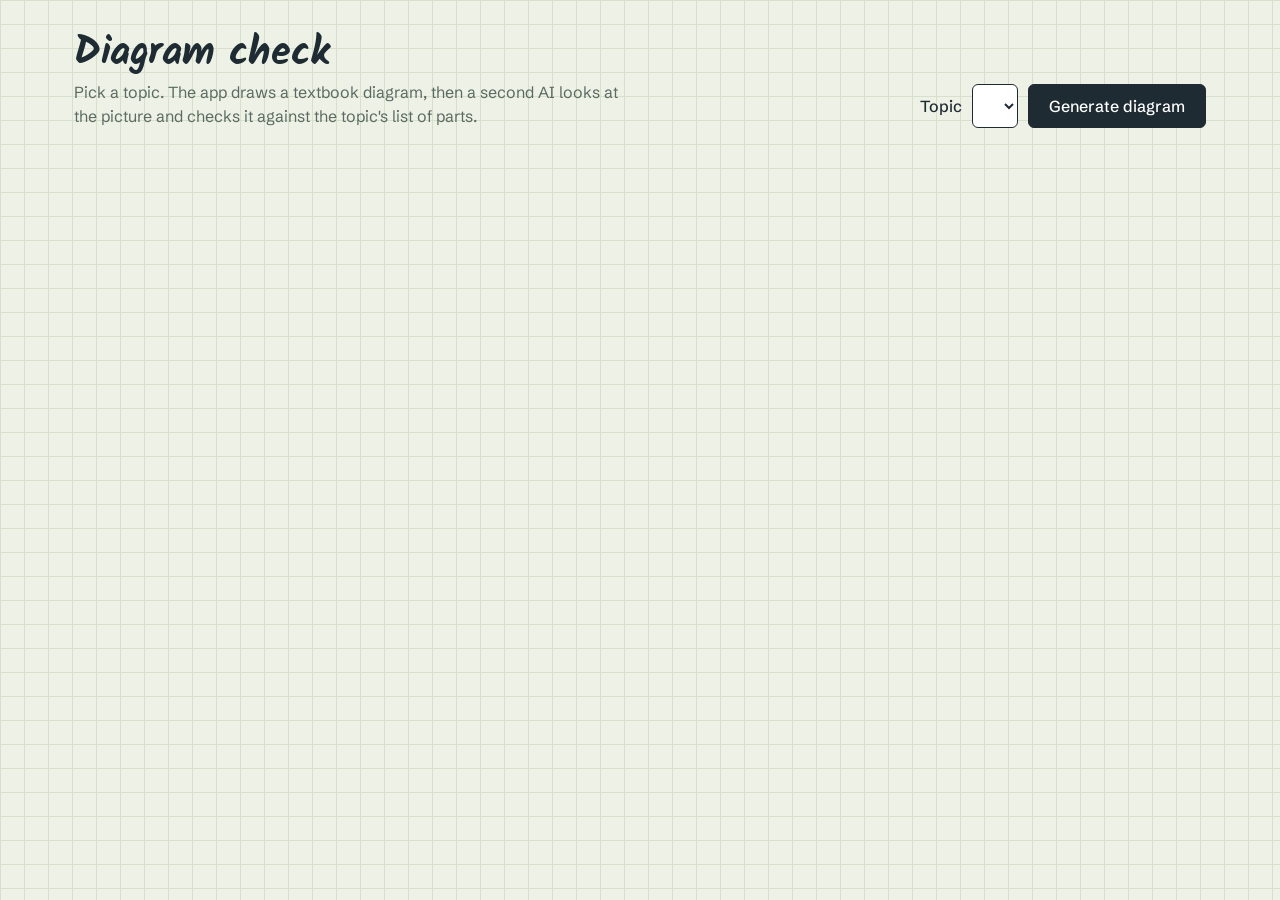
==== app/static/index.html @ 79562221 "Step 11: one-page frontend (green) pytest tests/test_browser.py -v: 4 passed in Chromium. Topic drop" ====
<!doctype html>
<html lang="en">
<head>
  <meta charset="utf-8">
  <meta name="viewport" content="width=device-width, initial-scale=1">
  <title>Diagram Check</title>
  <link rel="preconnect" href="https://fonts.googleapis.com">
  <link rel="preconnect" href="https://fonts.gstatic.com" crossorigin>
  <link href="https://fonts.googleapis.com/css2?family=Kalam:wght@400;700&family=Schibsted+Grotesk:wght@400;500;700&display=swap" rel="stylesheet">
  <link rel="stylesheet" href="style.css">
</head>
<body>
  <header class="bar">
    <div class="title">
      <h1>Diagram check</h1>
      <p>Pick a topic. The app draws a textbook diagram, then a second AI looks at the picture and checks it against the topic's list of parts.</p>
    </div>
    <form id="controls" class="controls">
      <label for="topic">Topic</label>
      <select id="topic" name="topic"></select>
      <button id="generate" type="submit">Generate diagram</button>
    </form>
  </header>

  <p id="status" class="status" role="status" hidden></p>
  <p id="error" class="error" role="alert" hidden></p>

  <main id="result" class="sheet" hidden>
    <section class="plate">
      <img id="diagram" alt="AI-generated diagram for the chosen topic">
      <p id="hidden-notice" class="hidden-notice" hidden></p>
      <p id="caption" class="caption">AI-generated diagram</p>
    </section>

    <section class="marks" aria-label="Critique">
      <p id="critique-error" class="critique-error" hidden></p>

      <div id="critique">
        <div class="verdict-row">
          <h2>Checklist</h2>
          <p id="verdict" class="verdict" hidden></p>
        </div>
        <table class="checklist">
          <thead><tr><th scope="col">Part</th><th scope="col">Mark</th><th scope="col">Note</th></tr></thead>
          <tbody id="checklist"></tbody>
        </table>

        <h3>Should not appear</h3>
        <ul id="forbidden" class="notes"></ul>

        <h3>Arrangement</h3>
        <ul id="arrangement" class="notes"></ul>

        <h3>Label text</h3>
        <ul id="text-issues" class="notes"></ul>

        <h3>What the checker says</h3>
        <p id="narrative" class="narrative"></p>
      </div>
    </section>
  </main>

  <script src="app.js"></script>
</body>
</html>
---- app/static/style.css ----
/* A lab worksheet: diagram mounted on graph paper, marked by hand in pencil. */
:root {
  --paper: #eef2e6;        /* engineering-pad green */
  --grid: #d6e0cc;
  --card: #ffffff;
  --ink: #1f2b33;          /* graphite */
  --muted: #5b6a62;
  --good: #2f7a4f;         /* green pencil */
  --bad: #b3263e;          /* red pencil */
  --unclear: #a86d12;
  --focus: #2a5bd7;
  --hand: "Kalam", "Comic Sans MS", cursive;
  --sans: "Schibsted Grotesk", system-ui, sans-serif;
}

* { box-sizing: border-box; }

body {
  margin: 0;
  min-height: 100vh;
  color: var(--ink);
  font: 16px/1.5 var(--sans);
  background-color: var(--paper);
  background-image:
    linear-gradient(var(--grid) 1px, transparent 1px),
    linear-gradient(90deg, var(--grid) 1px, transparent 1px);
  background-size: 24px 24px;
}

[hidden] { display: none !important; }

.bar {
  display: flex;
  flex-wrap: wrap;
  gap: 16px 32px;
  align-items: end;
  justify-content: space-between;
  max-width: 1180px;
  margin: 0 auto;
  padding: 32px 24px 20px;
}

h1 {
  margin: 0;
  font: 700 40px/1.05 var(--hand);
  letter-spacing: -0.01em;
}

.title p {
  max-width: 560px;
  margin: 6px 0 0;
  color: var(--muted);
}

.controls { display: flex; gap: 10px; align-items: center; }
.controls label { font-weight: 500; }

select, button {
  font: 500 16px var(--sans);
  height: 44px;
  border-radius: 6px;
  border: 1.5px solid var(--ink);
}

select { padding: 0 12px; background: var(--card); color: var(--ink); }

button {
  padding: 0 20px;
  background: var(--ink);
  color: var(--card);
  cursor: pointer;
}

button:disabled { opacity: 0.55; cursor: progress; }

select:focus-visible, button:focus-visible {
  outline: 3px solid var(--focus);
  outline-offset: 2px;
}

.status, .error {
  max-width: 1180px;
  margin: 0 auto 16px;
  padding: 0 24px;
}

.status { font: 400 20px var(--hand); color: var(--muted); }
.error { color: var(--bad); font-weight: 500; }

.sheet {
  display: grid;
  grid-template-columns: minmax(0, 1.1fr) minmax(0, 1fr);
  gap: 28px;
  max-width: 1180px;
  margin: 0 auto;
  padding: 0 24px 48px;
}

.plate, .marks {
  background: var(--card);
  border: 1px solid var(--grid);
  box-shadow: 0 1px 0 var(--grid), 0 10px 24px -18px rgba(31, 43, 51, 0.45);
}

.plate { padding: 18px; align-self: start; }
.plate img { display: block; width: 100%; height: auto; }

.caption {
  margin: 10px 0 0;
  font-size: 13px;
  letter-spacing: 0.06em;
  text-transform: uppercase;
  color: var(--muted);
}

.hidden-notice { margin: 0; padding: 48px 12px; text-align: center; color: var(--bad); font-weight: 500; }

.marks { padding: 22px 26px 26px; }

.verdict-row { display: flex; align-items: center; justify-content: space-between; gap: 12px; }

h2 { margin: 0; font-size: 22px; }
h3 { margin: 24px 0 6px; font-size: 14px; letter-spacing: 0.06em; text-transform: uppercase; color: var(--muted); }

/* The signature: the verdict circled by hand, like a teacher's mark at the top of a worksheet. */
.verdict {
  position: relative;
  margin: 0;
  padding: 6px 22px 8px;
  font: 700 28px/1 var(--hand);
  color: var(--bad);
  transform: rotate(-4deg);
}

.verdict::after {
  content: "";
  position: absolute;
  inset: -4px -6px;
  border: 2.5px solid currentColor;
  border-radius: 52% 46% 55% 44% / 58% 50% 52% 44%;
  transform: rotate(3deg);
  animation: circle-in 0.5s ease-out both;
}

.verdict[data-verdict="good"] { color: var(--good); }
.verdict[data-verdict="needs_work"] { color: var(--unclear); }

@keyframes circle-in {
  from { clip-path: inset(0 100% 0 0); }
  to { clip-path: inset(0 0 0 0); }
}

@media (prefers-reduced-motion: reduce) {
  .verdict::after { animation: none; }
}

.checklist { width: 100%; margin-top: 14px; border-collapse: collapse; }
.checklist th { text-align: left; font-size: 13px; color: var(--muted); font-weight: 500; padding: 0 8px 6px 0; }
.checklist td { padding: 7px 8px 7px 0; border-top: 1px solid var(--grid); vertical-align: top; }
.checklist td:first-child { font-weight: 500; white-space: nowrap; }
.checklist td:last-child { color: var(--muted); font-size: 15px; }

.mark { font: 700 22px/1 var(--hand); }
.status-word { font-size: 13px; color: var(--muted); }
.part-row.present .mark, .good .mark { color: var(--good); }
.part-row.missing .mark, .part-row.mislabeled .mark, .bad .mark { color: var(--bad); }
.part-row.unclear .mark { color: var(--unclear); }

.notes { list-style: none; margin: 0; padding: 0; }
.notes li { display: flex; gap: 10px; align-items: baseline; padding: 3px 0; }
.notes li.none { color: var(--muted); }

.narrative { margin: 0; font: 400 19px/1.45 var(--hand); }

.critique-error { margin: 0 0 12px; color: var(--bad); font-weight: 500; }

@media (max-width: 860px) {
  .sheet { grid-template-columns: 1fr; padding: 0 16px 32px; }
  .bar { padding: 24px 16px 16px; }
  .status, .error { padding: 0 16px; }
}
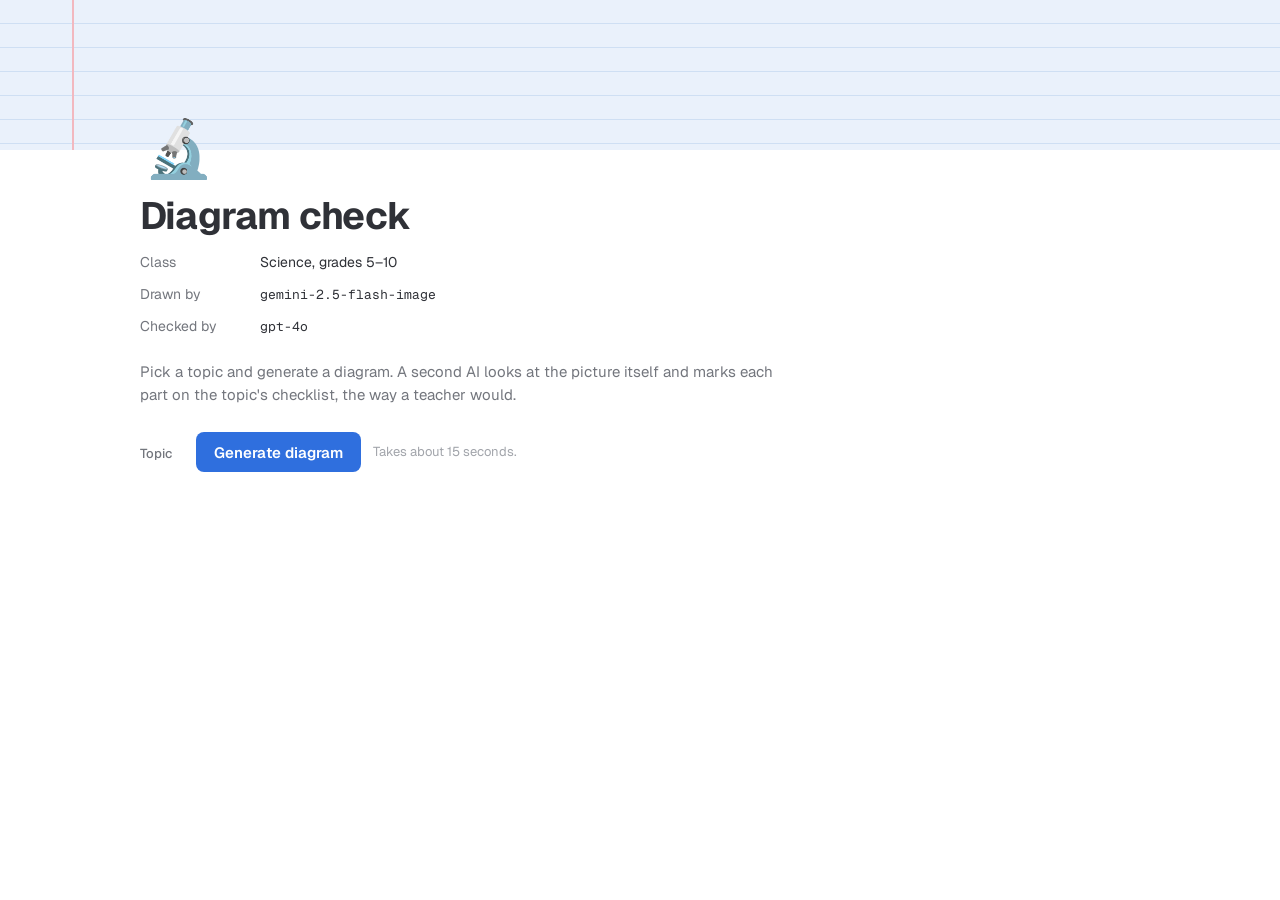
==== commit e982ceb1: "Page redesign: class-notes layout, topic cards, status pills, filters Notebook-paper cover and page " ====
--- a/app/static/index.html
+++ b/app/static/index.html
@@ -6,59 +6,105 @@
   <title>Diagram Check</title>
   <link rel="preconnect" href="https://fonts.googleapis.com">
   <link rel="preconnect" href="https://fonts.gstatic.com" crossorigin>
-  <link href="https://fonts.googleapis.com/css2?family=Kalam:wght@400;700&family=Schibsted+Grotesk:wght@400;500;700&display=swap" rel="stylesheet">
+  <link href="https://fonts.googleapis.com/css2?family=Geist:wght@400;500;600;700&family=Geist+Mono:wght@400;500&family=Kalam:wght@700&display=swap" rel="stylesheet">
   <link rel="stylesheet" href="style.css">
 </head>
 <body>
-  <header class="bar">
-    <div class="title">
-      <h1>Diagram check</h1>
-      <p>Pick a topic. The app draws a textbook diagram, then a second AI looks at the picture and checks it against the topic's list of parts.</p>
+  <!-- Icons, drawn once and reused with <use>. -->
+  <svg width="0" height="0" class="sprite" aria-hidden="true">
+    <symbol id="i-check" viewBox="0 0 20 20"><circle cx="10" cy="10" r="10" fill="currentColor"/><path d="M5.8 10.4l2.7 2.7 5.7-6" fill="none" stroke="#fff" stroke-width="2" stroke-linecap="round" stroke-linejoin="round"/></symbol>
+    <symbol id="i-x" viewBox="0 0 20 20"><circle cx="10" cy="10" r="10" fill="currentColor"/><path d="M6.8 6.8l6.4 6.4M13.2 6.8l-6.4 6.4" stroke="#fff" stroke-width="2" stroke-linecap="round"/></symbol>
+    <symbol id="i-question" viewBox="0 0 20 20"><circle cx="10" cy="10" r="10" fill="currentColor"/><path d="M7.6 7.7a2.5 2.5 0 1 1 3.4 2.3c-.6.3-1 .8-1 1.5v.3" fill="none" stroke="#fff" stroke-width="1.9" stroke-linecap="round"/><circle cx="10" cy="14.6" r="1.1" fill="#fff"/></symbol>
+    <symbol id="i-caret" viewBox="0 0 16 16"><path d="M6 4l4 4-4 4" fill="none" stroke="currentColor" stroke-width="1.8" stroke-linecap="round" stroke-linejoin="round"/></symbol>
+  </svg>
+
+  <div class="cover" aria-hidden="true"></div>
+
+  <div class="page">
+    <div class="page-icon" aria-hidden="true">🔬</div>
+    <h1>Diagram check</h1>
+
+    <dl class="props">
+      <div><dt>Class</dt><dd>Science, grades 5–10</dd></div>
+      <div><dt>Drawn by</dt><dd class="mono">gemini-2.5-flash-image</dd></div>
+      <div><dt>Checked by</dt><dd class="mono">gpt-4o</dd></div>
+    </dl>
+
+    <p class="lede">Pick a topic and generate a diagram. A second AI looks at the picture itself and marks each part on the topic's checklist, the way a teacher would.</p>
+
+    <form id="controls" class="controls">
+      <fieldset>
+        <legend>Topic</legend>
+        <div id="topics" class="topics"></div>
+      </fieldset>
+      <div class="go">
+        <button id="generate" type="submit">Generate diagram</button>
+        <p class="hint">Takes about 15 seconds.</p>
+      </div>
+    </form>
+
+    <p id="status" class="status" role="status" hidden></p>
+    <p id="error" class="callout callout-bad" role="alert" hidden></p>
+
+    <div id="loading" class="results skeleton" hidden aria-hidden="true">
+      <div class="block plate"><div class="shimmer square"></div></div>
+      <div class="block"><div class="shimmer line w60"></div><div class="shimmer line"></div><div class="shimmer line"></div><div class="shimmer line w80"></div><div class="shimmer line"></div></div>
     </div>
-    <form id="controls" class="controls">
-      <label for="topic">Topic</label>
-      <select id="topic" name="topic"></select>
-      <button id="generate" type="submit">Generate diagram</button>
-    </form>
-  </header>
 
-  <p id="status" class="status" role="status" hidden></p>
-  <p id="error" class="error" role="alert" hidden></p>
+    <main id="result" hidden>
+      <div id="summary" class="callout summary" hidden>
+        <p id="verdict" class="verdict" hidden></p>
+        <div>
+          <p id="score" class="score"></p>
+          <p class="score-sub">Verdict computed from the marks below, not by the AI.</p>
+        </div>
+      </div>
+      <p id="critique-error" class="callout callout-bad" hidden></p>
 
-  <main id="result" class="sheet" hidden>
-    <section class="plate">
-      <img id="diagram" alt="AI-generated diagram for the chosen topic">
-      <p id="hidden-notice" class="hidden-notice" hidden></p>
-      <p id="caption" class="caption">AI-generated diagram</p>
-    </section>
+      <div class="results">
+        <figure class="block plate">
+          <img id="diagram" alt="AI-generated diagram for the chosen topic">
+          <p id="hidden-notice" class="hidden-notice" hidden></p>
+          <figcaption id="caption" class="caption">AI-generated diagram</figcaption>
+        </figure>
 
-    <section class="marks" aria-label="Critique">
-      <p id="critique-error" class="critique-error" hidden></p>
+        <section id="critique" class="block" aria-label="Checklist">
+          <div class="table-head">
+            <h2>Checklist</h2>
+            <div class="chips" role="group" aria-label="Show">
+              <button type="button" class="chip" data-filter="all" aria-pressed="true">All parts</button>
+              <button type="button" class="chip" data-filter="problems" aria-pressed="false">Needs attention <span id="problem-count" class="count"></span></button>
+            </div>
+          </div>
+          <table class="checklist">
+            <thead><tr><th scope="col">Part</th><th scope="col">Mark</th><th scope="col">Note</th></tr></thead>
+            <tbody id="checklist"></tbody>
+          </table>
+          <p id="no-problems" class="empty" hidden>Every part is drawn and labeled correctly.</p>
 
-      <div id="critique">
-        <div class="verdict-row">
-          <h2>Checklist</h2>
-          <p id="verdict" class="verdict" hidden></p>
-        </div>
-        <table class="checklist">
-          <thead><tr><th scope="col">Part</th><th scope="col">Mark</th><th scope="col">Note</th></tr></thead>
-          <tbody id="checklist"></tbody>
-        </table>
+          <details class="toggle" open>
+            <summary><svg class="caret"><use href="#i-caret"/></svg>Arrangement <span id="arrangement-count" class="count"></span></summary>
+            <ul id="arrangement" class="notes"></ul>
+          </details>
+          <details class="toggle" open>
+            <summary><svg class="caret"><use href="#i-caret"/></svg>Label text <span id="text-count" class="count"></span></summary>
+            <ul id="text-issues" class="notes"></ul>
+          </details>
+          <details class="toggle">
+            <summary><svg class="caret"><use href="#i-caret"/></svg>Should not appear <span id="forbidden-count" class="count"></span></summary>
+            <ul id="forbidden" class="notes"></ul>
+          </details>
 
-        <h3>Should not appear</h3>
-        <ul id="forbidden" class="notes"></ul>
+          <blockquote class="quote">
+            <p class="quote-label">What the checker says</p>
+            <p id="narrative"></p>
+          </blockquote>
+        </section>
+      </div>
 
-        <h3>Arrangement</h3>
-        <ul id="arrangement" class="notes"></ul>
-
-        <h3>Label text</h3>
-        <ul id="text-issues" class="notes"></ul>
-
-        <h3>What the checker says</h3>
-        <p id="narrative" class="narrative"></p>
-      </div>
-    </section>
-  </main>
+      <p id="run-meta" class="run-meta"></p>
+    </main>
+  </div>
 
   <script src="app.js"></script>
 </body>
--- a/app/static/style.css
+++ b/app/static/style.css
@@ -1,181 +1,226 @@
-/* A lab worksheet: diagram mounted on graph paper, marked by hand in pencil. */
+/* A class page in a notes app: a notebook cover, quiet blocks, and one teacher's mark. */
 :root {
-  --paper: #eef2e6;        /* engineering-pad green */
-  --grid: #d6e0cc;
-  --card: #ffffff;
-  --ink: #1f2b33;          /* graphite */
-  --muted: #5b6a62;
-  --good: #2f7a4f;         /* green pencil */
-  --bad: #b3263e;          /* red pencil */
-  --unclear: #a86d12;
-  --focus: #2a5bd7;
+  --page: #ffffff;
+  --ink: #2f3137;
+  --muted: #73767d;
+  --faint: #a2a5ab;
+  --line: #ebebea;
+  --hover: #f5f5f3;
+  --cover: #eaf1fb;          /* notebook paper */
+  --cover-rule: #cfdff3;
+  --cover-margin: #f2b8bf;   /* the red margin line */
+  --good: #2e8b57;
+  --good-bg: #e9f5ee;
+  --bad: #d0384e;
+  --bad-bg: #fcedef;
+  --warn: #b07a12;
+  --warn-bg: #fbf3dc;
+  --accent: #2f6fde;
+  --sans: "Geist", system-ui, -apple-system, "Segoe UI", sans-serif;
+  --mono: "Geist Mono", ui-monospace, "SF Mono", monospace;
   --hand: "Kalam", "Comic Sans MS", cursive;
-  --sans: "Schibsted Grotesk", system-ui, sans-serif;
+  --radius: 8px;
 }
 
 * { box-sizing: border-box; }
+[hidden] { display: none !important; }
 
 body {
   margin: 0;
-  min-height: 100vh;
+  background: var(--page);
   color: var(--ink);
-  font: 16px/1.5 var(--sans);
-  background-color: var(--paper);
-  background-image:
-    linear-gradient(var(--grid) 1px, transparent 1px),
-    linear-gradient(90deg, var(--grid) 1px, transparent 1px);
-  background-size: 24px 24px;
-}
-
-[hidden] { display: none !important; }
-
-.bar {
-  display: flex;
-  flex-wrap: wrap;
-  gap: 16px 32px;
-  align-items: end;
-  justify-content: space-between;
-  max-width: 1180px;
-  margin: 0 auto;
-  padding: 32px 24px 20px;
-}
-
-h1 {
-  margin: 0;
-  font: 700 40px/1.05 var(--hand);
-  letter-spacing: -0.01em;
-}
-
-.title p {
-  max-width: 560px;
-  margin: 6px 0 0;
-  color: var(--muted);
-}
-
-.controls { display: flex; gap: 10px; align-items: center; }
-.controls label { font-weight: 500; }
-
-select, button {
-  font: 500 16px var(--sans);
-  height: 44px;
+  font: 15px/1.55 var(--sans);
+  -webkit-font-smoothing: antialiased;
+}
+
+.sprite { position: absolute; }
+
+/* Cover: ruled notebook paper with a margin line. */
+.cover {
+  height: 150px;
+  background:
+    linear-gradient(90deg, transparent 72px, var(--cover-margin) 72px, var(--cover-margin) 74px, transparent 74px),
+    repeating-linear-gradient(180deg, var(--cover) 0 23px, var(--cover-rule) 23px 24px);
+}
+
+.page { max-width: 1080px; margin: 0 auto; padding: 0 40px 64px; }
+
+.page-icon {
+  width: 78px; height: 78px; margin-top: -40px;
+  display: grid; place-items: center;
+  font-size: 56px; line-height: 1;
+}
+
+h1 { margin: 6px 0 10px; font-size: 38px; font-weight: 700; letter-spacing: -0.02em; line-height: 1.15; }
+h2 { margin: 0; font-size: 17px; font-weight: 600; }
+
+.props { display: grid; gap: 2px; margin: 0 0 18px; }
+.props div { display: grid; grid-template-columns: 120px 1fr; align-items: center; min-height: 30px; }
+.props dt { color: var(--muted); font-size: 14px; }
+.props dd { margin: 0; font-size: 14px; }
+.mono { font-family: var(--mono); font-size: 13px !important; }
+
+.lede { max-width: 640px; margin: 0 0 26px; color: var(--muted); }
+
+/* Topic picker: one card per topic, a radio underneath for keyboard and forms. */
+.controls { display: flex; flex-wrap: wrap; align-items: end; gap: 18px 24px; margin-bottom: 22px; }
+fieldset { border: 0; margin: 0; padding: 0; min-width: 0; }
+legend { padding: 0; margin-bottom: 8px; font-size: 13px; font-weight: 500; color: var(--muted); }
+.topics { display: flex; flex-wrap: wrap; gap: 8px; }
+
+.topic-card {
+  position: relative;
+  display: flex; align-items: center; gap: 8px;
+  height: 40px; padding: 0 14px 0 10px;
+  border: 1px solid var(--line); border-radius: var(--radius);
+  background: var(--page);
+  cursor: pointer; user-select: none;
+  transition: background 0.12s, border-color 0.12s, box-shadow 0.12s;
+}
+.topic-card:hover { background: var(--hover); }
+.topic-card input { position: absolute; opacity: 0; pointer-events: none; }
+.topic-card:has(input:checked) { border-color: var(--accent); box-shadow: 0 0 0 1px var(--accent); background: #f4f8ff; }
+.topic-card:has(input:focus-visible) { outline: 2px solid var(--accent); outline-offset: 2px; }
+.topic-icon { font-size: 18px; line-height: 1; }
+.topic-name { font-weight: 500; }
+
+.go { display: flex; align-items: center; gap: 12px; }
+.hint { margin: 0; font-size: 13px; color: var(--faint); }
+
+#generate {
+  height: 40px; padding: 0 18px;
+  border: 0; border-radius: var(--radius);
+  background: var(--accent); color: #fff;
+  font: 600 15px var(--sans); cursor: pointer;
+  transition: filter 0.12s;
+}
+#generate:hover { filter: brightness(1.08); }
+#generate:disabled { opacity: 0.55; cursor: progress; filter: none; }
+button:focus-visible { outline: 2px solid var(--accent); outline-offset: 2px; }
+
+.status { margin: 0 0 14px; color: var(--muted); font-size: 14px; }
+.status::before {
+  content: ""; display: inline-block; width: 12px; height: 12px; margin-right: 8px; vertical-align: -1px;
+  border: 2px solid var(--line); border-top-color: var(--accent); border-radius: 50%;
+  animation: spin 0.8s linear infinite;
+}
+@keyframes spin { to { transform: rotate(360deg); } }
+
+/* Callouts, as in a notes app. */
+.callout { display: flex; align-items: center; gap: 16px; margin: 0 0 18px; padding: 14px 18px; border-radius: var(--radius); background: var(--hover); }
+.callout-bad { background: var(--bad-bg); color: var(--bad); font-weight: 500; }
+.summary[data-verdict="good"] { background: var(--good-bg); }
+.summary[data-verdict="needs_work"] { background: var(--warn-bg); }
+.summary[data-verdict="poor"] { background: var(--bad-bg); }
+.score { margin: 0; font-size: 17px; font-weight: 600; }
+.score-sub { margin: 0; font-size: 13px; color: var(--muted); }
+
+/* The one hand-drawn element: the verdict circled like a teacher's grade. */
+.verdict {
+  position: relative; margin: 0 8px 0 4px; padding: 4px 18px 6px;
+  font: 700 26px/1 var(--hand); color: var(--bad);
+  transform: rotate(-4deg); white-space: nowrap;
+}
+.verdict::after {
+  content: ""; position: absolute; inset: -3px -5px;
+  border: 2.5px solid currentColor; border-radius: 52% 46% 55% 44% / 58% 50% 52% 44%;
+  transform: rotate(3deg);
+  animation: circle-in 0.55s ease-out both;
+}
+.verdict[data-verdict="good"] { color: var(--good); }
+.verdict[data-verdict="needs_work"] { color: var(--warn); }
+@keyframes circle-in { from { clip-path: inset(0 100% 0 0); } to { clip-path: inset(0); } }
+
+.results { display: grid; grid-template-columns: minmax(0, 1fr) minmax(0, 1.05fr); gap: 20px; align-items: start; }
+.block { border: 1px solid var(--line); border-radius: var(--radius); padding: 18px 20px; background: var(--page); }
+
+.plate { margin: 0; padding: 12px; }
+.plate img { display: block; width: 100%; height: auto; border-radius: 4px; }
+.caption { margin: 10px 4px 2px; font-size: 12px; color: var(--muted); }
+.caption::before { content: "✦ "; color: var(--faint); }
+.hidden-notice { margin: 0; padding: 60px 16px; text-align: center; color: var(--bad); font-weight: 500; }
+
+.table-head { display: flex; flex-wrap: wrap; align-items: center; justify-content: space-between; gap: 10px; margin-bottom: 8px; }
+.chips { display: flex; gap: 6px; }
+.chip {
+  height: 28px; padding: 0 10px; border: 1px solid var(--line); border-radius: 999px;
+  background: var(--page); color: var(--muted); font: 500 13px var(--sans); cursor: pointer;
+}
+.chip:hover { background: var(--hover); }
+.chip[aria-pressed="true"] { background: var(--ink); border-color: var(--ink); color: #fff; }
+.chip .count { margin-left: 2px; }
+
+/* Checklist as a database table: fixed columns so every pill lines up. */
+.checklist { width: 100%; border-collapse: collapse; table-layout: fixed; }
+.checklist col, .checklist th:nth-child(1) { width: 38%; }
+.checklist th:nth-child(2) { width: 128px; }
+.checklist th {
+  text-align: left; padding: 6px 8px; font-size: 12px; font-weight: 500; color: var(--muted);
+  border-bottom: 1px solid var(--line);
+}
+.checklist td { padding: 8px; border-bottom: 1px solid var(--line); vertical-align: middle; }
+.part-row:hover td { background: var(--hover); }
+.part-name { font-weight: 500; }
+.part-note { color: var(--muted); font-size: 13.5px; }
+.empty { margin: 10px 8px; color: var(--muted); font-size: 14px; }
+
+.icon { width: 16px; height: 16px; flex: none; }
+.pill {
+  display: inline-flex; align-items: center; gap: 6px;
+  height: 24px; padding: 0 9px 0 5px; border-radius: 999px;
+  font-size: 12.5px; font-weight: 500; white-space: nowrap;
+}
+.pill.good { background: var(--good-bg); color: var(--good); }
+.pill.bad { background: var(--bad-bg); color: var(--bad); }
+.pill.warn { background: var(--warn-bg); color: var(--warn); }
+
+/* Toggles, as in a notes app. */
+.toggle { margin-top: 14px; }
+.toggle summary {
+  display: flex; align-items: center; gap: 6px; padding: 4px 6px; margin: 0 -6px;
+  border-radius: 6px; font-weight: 600; cursor: pointer; list-style: none;
+}
+.toggle summary::-webkit-details-marker { display: none; }
+.toggle summary:hover { background: var(--hover); }
+.caret { width: 14px; height: 14px; color: var(--muted); transition: transform 0.15s; }
+.toggle[open] .caret { transform: rotate(90deg); }
+.count { font-size: 12px; font-weight: 500; color: var(--muted); }
+.count.bad { color: var(--bad); }
+.count.good { color: var(--good); }
+
+.notes { list-style: none; margin: 4px 0 0; padding: 0 0 0 20px; }
+.notes li { display: flex; align-items: flex-start; gap: 10px; padding: 4px 0; font-size: 14px; }
+.notes .mark { display: flex; padding-top: 2px; }
+.notes .mark.good { color: var(--good); }
+.notes .mark.bad { color: var(--bad); }
+.notes li.quiet { color: var(--muted); }
+
+.quote { margin: 18px 0 0; padding: 2px 0 2px 14px; border-left: 3px solid var(--ink); }
+.quote-label { margin: 0 0 2px; font-size: 12px; font-weight: 500; color: var(--muted); }
+#narrative { margin: 0; font-size: 15px; }
+
+.run-meta { margin: 14px 2px 0; font-size: 12.5px; color: var(--faint); font-family: var(--mono); }
+
+/* Loading skeleton in the same two-column shape as the result. */
+.skeleton .block { min-height: 320px; }
+.shimmer {
   border-radius: 6px;
-  border: 1.5px solid var(--ink);
-}
-
-select { padding: 0 12px; background: var(--card); color: var(--ink); }
-
-button {
-  padding: 0 20px;
-  background: var(--ink);
-  color: var(--card);
-  cursor: pointer;
-}
-
-button:disabled { opacity: 0.55; cursor: progress; }
-
-select:focus-visible, button:focus-visible {
-  outline: 3px solid var(--focus);
-  outline-offset: 2px;
-}
-
-.status, .error {
-  max-width: 1180px;
-  margin: 0 auto 16px;
-  padding: 0 24px;
-}
-
-.status { font: 400 20px var(--hand); color: var(--muted); }
-.error { color: var(--bad); font-weight: 500; }
-
-.sheet {
-  display: grid;
-  grid-template-columns: minmax(0, 1.1fr) minmax(0, 1fr);
-  gap: 28px;
-  max-width: 1180px;
-  margin: 0 auto;
-  padding: 0 24px 48px;
-}
-
-.plate, .marks {
-  background: var(--card);
-  border: 1px solid var(--grid);
-  box-shadow: 0 1px 0 var(--grid), 0 10px 24px -18px rgba(31, 43, 51, 0.45);
-}
-
-.plate { padding: 18px; align-self: start; }
-.plate img { display: block; width: 100%; height: auto; }
-
-.caption {
-  margin: 10px 0 0;
-  font-size: 13px;
-  letter-spacing: 0.06em;
-  text-transform: uppercase;
-  color: var(--muted);
-}
-
-.hidden-notice { margin: 0; padding: 48px 12px; text-align: center; color: var(--bad); font-weight: 500; }
-
-.marks { padding: 22px 26px 26px; }
-
-.verdict-row { display: flex; align-items: center; justify-content: space-between; gap: 12px; }
-
-h2 { margin: 0; font-size: 22px; }
-h3 { margin: 24px 0 6px; font-size: 14px; letter-spacing: 0.06em; text-transform: uppercase; color: var(--muted); }
-
-/* The signature: the verdict circled by hand, like a teacher's mark at the top of a worksheet. */
-.verdict {
-  position: relative;
-  margin: 0;
-  padding: 6px 22px 8px;
-  font: 700 28px/1 var(--hand);
-  color: var(--bad);
-  transform: rotate(-4deg);
-}
-
-.verdict::after {
-  content: "";
-  position: absolute;
-  inset: -4px -6px;
-  border: 2.5px solid currentColor;
-  border-radius: 52% 46% 55% 44% / 58% 50% 52% 44%;
-  transform: rotate(3deg);
-  animation: circle-in 0.5s ease-out both;
-}
-
-.verdict[data-verdict="good"] { color: var(--good); }
-.verdict[data-verdict="needs_work"] { color: var(--unclear); }
-
-@keyframes circle-in {
-  from { clip-path: inset(0 100% 0 0); }
-  to { clip-path: inset(0 0 0 0); }
-}
+  background: linear-gradient(90deg, var(--hover) 0%, #ececea 50%, var(--hover) 100%);
+  background-size: 200% 100%;
+  animation: shimmer 1.4s ease-in-out infinite;
+}
+.shimmer.square { aspect-ratio: 1; }
+.shimmer.line { height: 14px; margin: 12px 0; }
+.shimmer.w60 { width: 60%; height: 18px; }
+.shimmer.w80 { width: 80%; }
+@keyframes shimmer { from { background-position: 100% 0; } to { background-position: -100% 0; } }
 
 @media (prefers-reduced-motion: reduce) {
-  .verdict::after { animation: none; }
-}
-
-.checklist { width: 100%; margin-top: 14px; border-collapse: collapse; }
-.checklist th { text-align: left; font-size: 13px; color: var(--muted); font-weight: 500; padding: 0 8px 6px 0; }
-.checklist td { padding: 7px 8px 7px 0; border-top: 1px solid var(--grid); vertical-align: top; }
-.checklist td:first-child { font-weight: 500; white-space: nowrap; }
-.checklist td:last-child { color: var(--muted); font-size: 15px; }
-
-.mark { font: 700 22px/1 var(--hand); }
-.status-word { font-size: 13px; color: var(--muted); }
-.part-row.present .mark, .good .mark { color: var(--good); }
-.part-row.missing .mark, .part-row.mislabeled .mark, .bad .mark { color: var(--bad); }
-.part-row.unclear .mark { color: var(--unclear); }
-
-.notes { list-style: none; margin: 0; padding: 0; }
-.notes li { display: flex; gap: 10px; align-items: baseline; padding: 3px 0; }
-.notes li.none { color: var(--muted); }
-
-.narrative { margin: 0; font: 400 19px/1.45 var(--hand); }
-
-.critique-error { margin: 0 0 12px; color: var(--bad); font-weight: 500; }
+  .verdict::after, .shimmer, .status::before { animation: none; }
+}
 
 @media (max-width: 860px) {
-  .sheet { grid-template-columns: 1fr; padding: 0 16px 32px; }
-  .bar { padding: 24px 16px 16px; }
-  .status, .error { padding: 0 16px; }
-}
+  .page { padding: 0 16px 40px; }
+  .results { grid-template-columns: 1fr; }
+  .props div { grid-template-columns: 100px 1fr; }
+}
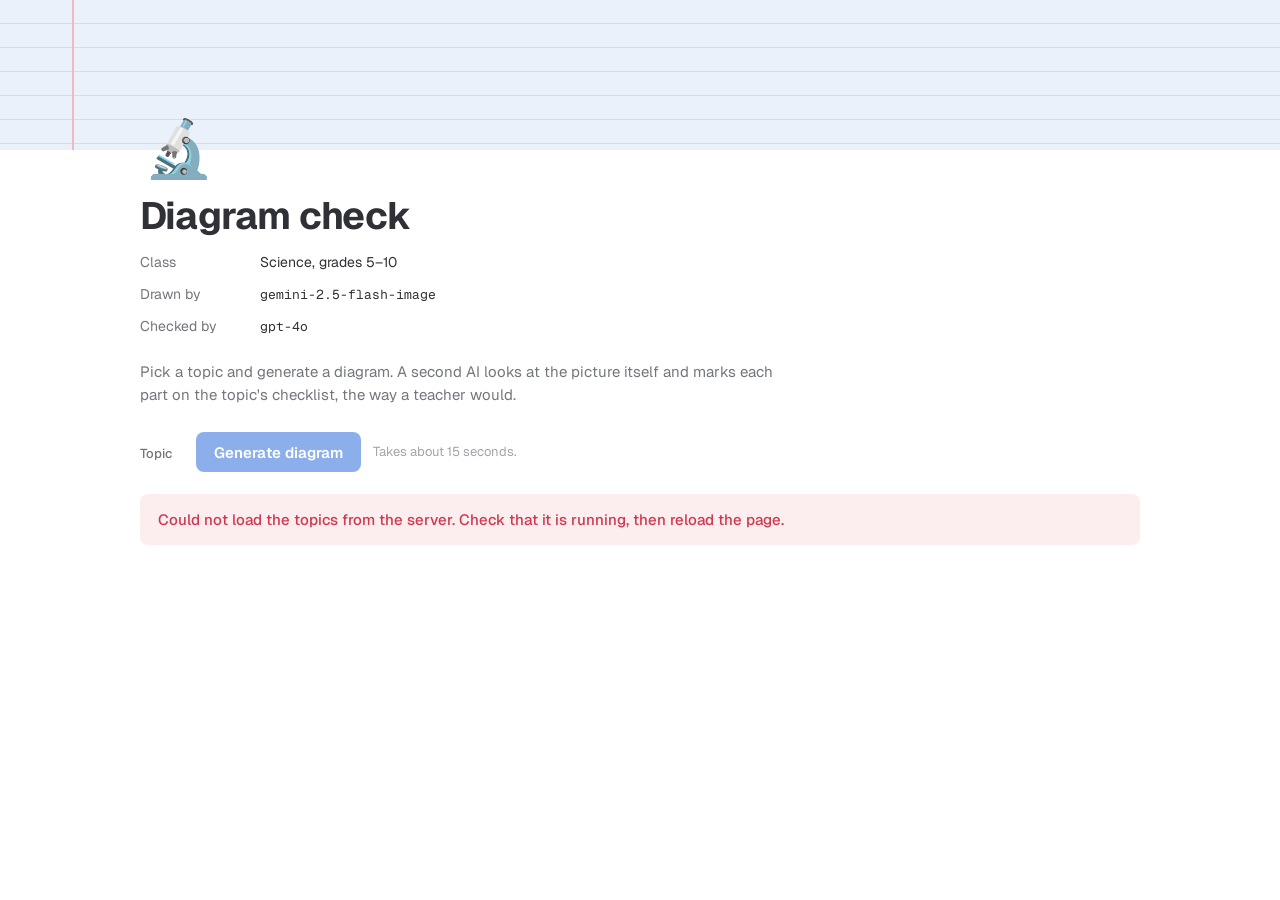
==== commit 8ac54b75: "Review on #4/#5 (green): no-topic message, topics load error, clearer empty filter, cached style blo" ====
--- a/app/static/index.html
+++ b/app/static/index.html
@@ -80,7 +80,7 @@
             <thead><tr><th scope="col">Part</th><th scope="col">Mark</th><th scope="col">Note</th></tr></thead>
             <tbody id="checklist"></tbody>
           </table>
-          <p id="no-problems" class="empty" hidden>Every part is drawn and labeled correctly.</p>
+          <p id="no-problems" class="empty" hidden>No parts need attention: every part is present.</p>
 
           <details class="toggle" open>
             <summary><svg class="caret"><use href="#i-caret"/></svg>Arrangement <span id="arrangement-count" class="count"></span></summary>
--- a/app/static/style.css
+++ b/app/static/style.css
@@ -134,7 +134,7 @@
 .results { display: grid; grid-template-columns: minmax(0, 1fr) minmax(0, 1.05fr); gap: 20px; align-items: start; }
 .block { border: 1px solid var(--line); border-radius: var(--radius); padding: 18px 20px; background: var(--page); }
 
-.plate { margin: 0; padding: 12px; }
+.plate { margin: 0; padding: 12px; position: sticky; top: 16px; }  /* stays in view beside a long checklist */
 .plate img { display: block; width: 100%; height: auto; border-radius: 4px; }
 .caption { margin: 10px 4px 2px; font-size: 12px; color: var(--muted); }
 .caption::before { content: "✦ "; color: var(--faint); }
@@ -152,7 +152,7 @@
 
 /* Checklist as a database table: fixed columns so every pill lines up. */
 .checklist { width: 100%; border-collapse: collapse; table-layout: fixed; }
-.checklist col, .checklist th:nth-child(1) { width: 38%; }
+.checklist th:nth-child(1) { width: 30%; }
 .checklist th:nth-child(2) { width: 128px; }
 .checklist th {
   text-align: left; padding: 6px 8px; font-size: 12px; font-weight: 500; color: var(--muted);
@@ -222,5 +222,6 @@
 @media (max-width: 860px) {
   .page { padding: 0 16px 40px; }
   .results { grid-template-columns: 1fr; }
+  .plate { position: static; }
   .props div { grid-template-columns: 100px 1fr; }
 }
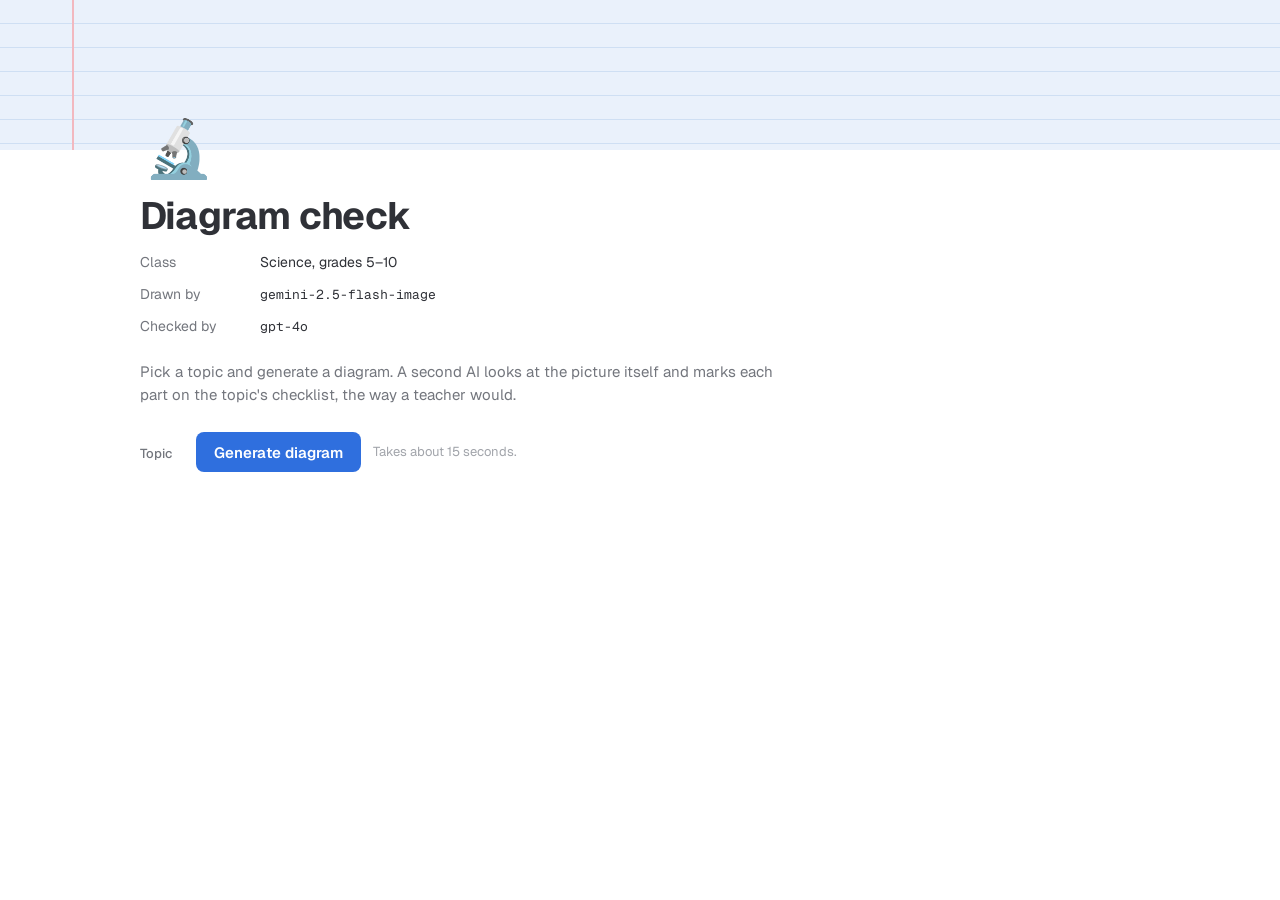
==== commit 34d7374b: "Merge pull request #6 from javieromolopez/build/api-and-page-10-11 Land steps 7-11 on main (#3 and #" ====
--- a/app/static/index.html
+++ b/app/static/index.html
@@ -80,7 +80,7 @@
             <thead><tr><th scope="col">Part</th><th scope="col">Mark</th><th scope="col">Note</th></tr></thead>
             <tbody id="checklist"></tbody>
           </table>
-          <p id="no-problems" class="empty" hidden>No parts need attention: every part is present.</p>
+          <p id="no-problems" class="empty" hidden>Every part is drawn and labeled correctly.</p>
 
           <details class="toggle" open>
             <summary><svg class="caret"><use href="#i-caret"/></svg>Arrangement <span id="arrangement-count" class="count"></span></summary>
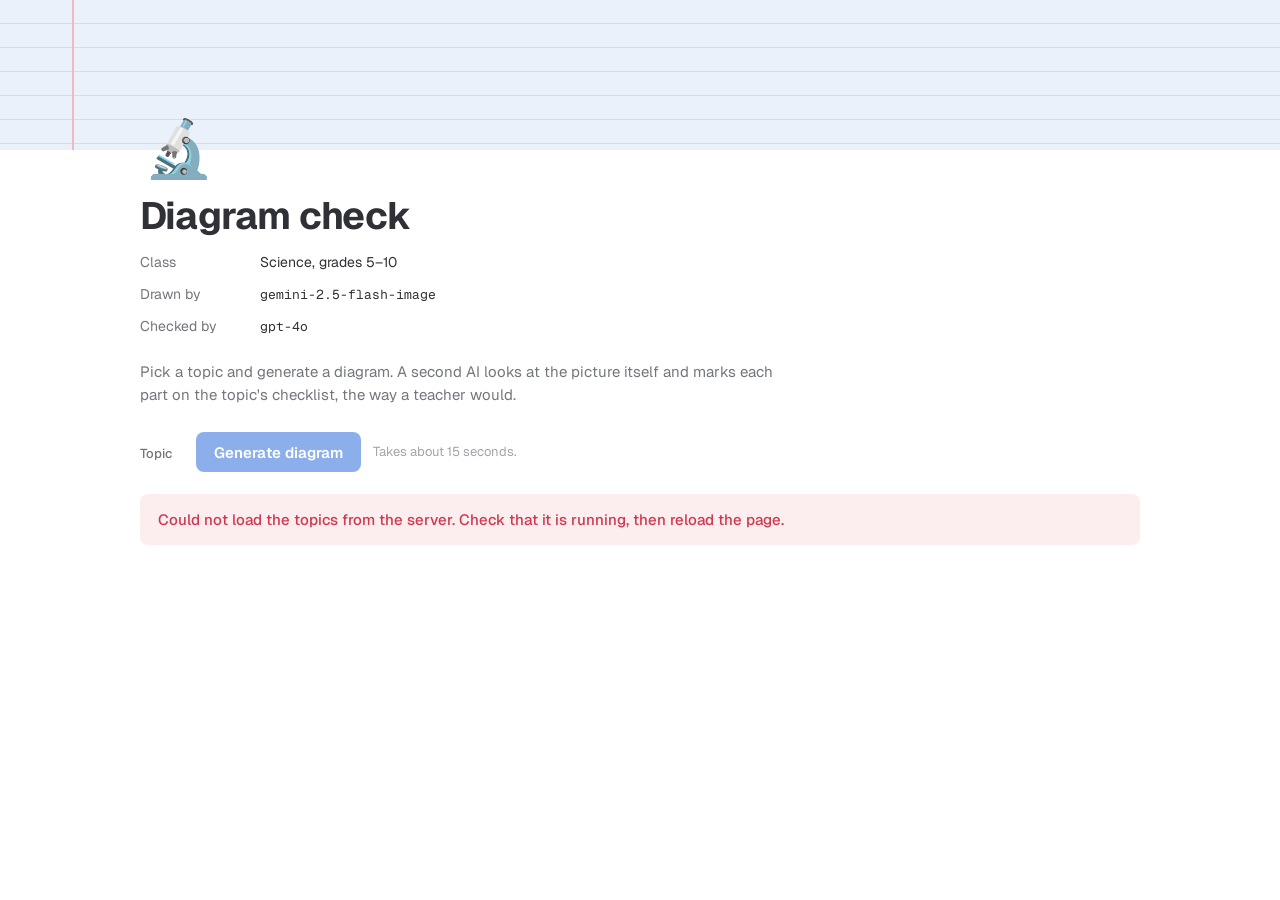
==== commit e9829638: "Merge pull request #7 from javieromolopez/polish/ui-and-cleanup Land the second-review fixes on main" ====
--- a/app/static/index.html
+++ b/app/static/index.html
@@ -80,7 +80,7 @@
             <thead><tr><th scope="col">Part</th><th scope="col">Mark</th><th scope="col">Note</th></tr></thead>
             <tbody id="checklist"></tbody>
           </table>
-          <p id="no-problems" class="empty" hidden>Every part is drawn and labeled correctly.</p>
+          <p id="no-problems" class="empty" hidden>No parts need attention: every part is present.</p>
 
           <details class="toggle" open>
             <summary><svg class="caret"><use href="#i-caret"/></svg>Arrangement <span id="arrangement-count" class="count"></span></summary>
